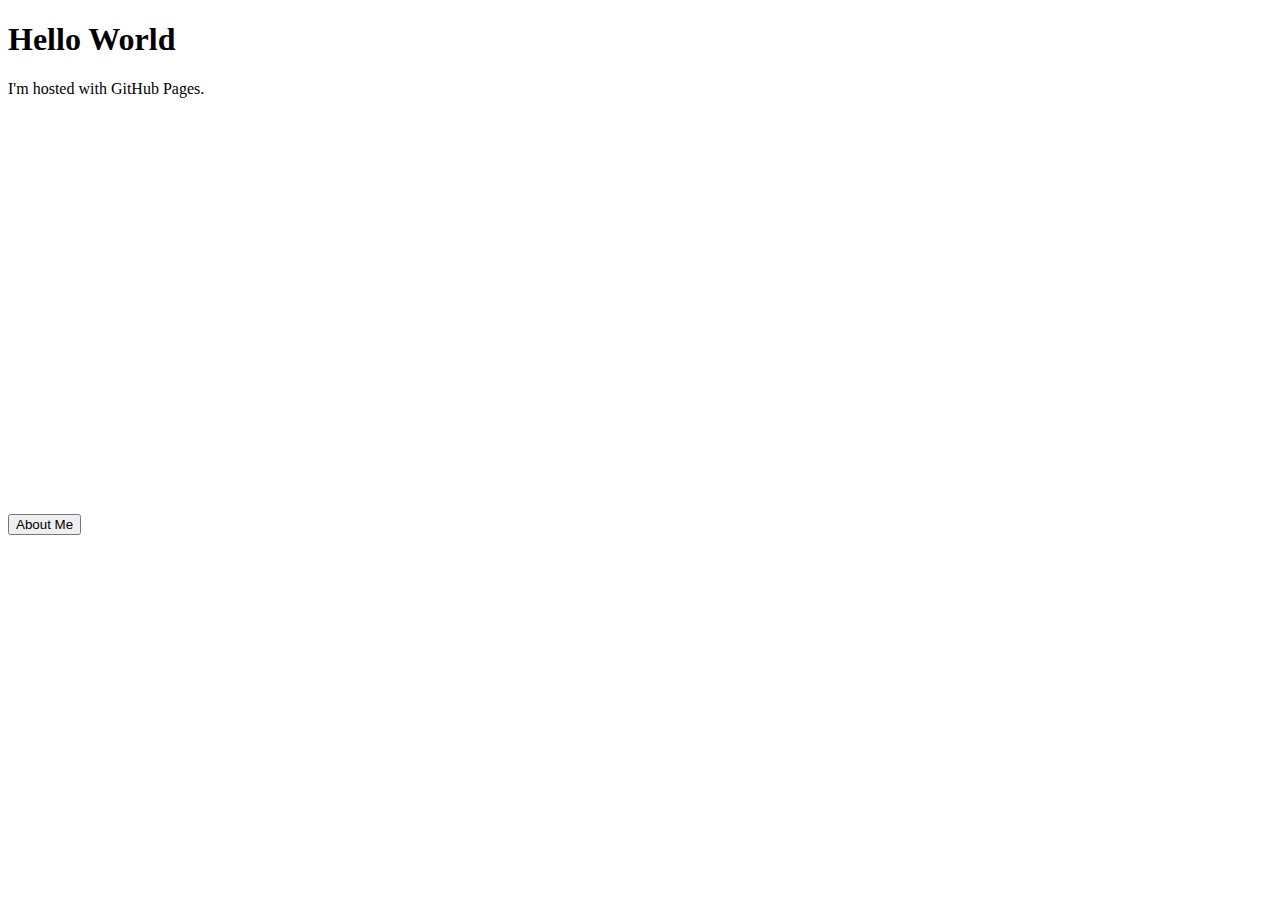
==== index.html @ 1b54e71d "Update index.html" ====
<!DOCTYPE html>
<html>

<head>
    <link rel="stylesheet" href="http://cdn.leafletjs.com/leaflet-0.7.5/leaflet.css" />
    <!--<link type="text/css" rel="stylesheet" href="stylesheet.css" />-->
    <script src="http://cdn.leafletjs.com/leaflet-0.7.5/leaflet.js"></script>
    
    <style type="text/css">
        #map { height: 400px; }
    </style>
</head>

<body>
    <h1>Hello World</h1>
    <p>I'm hosted with GitHub Pages.</p>
    <div id="map"></div>
    <FORM>
        <INPUT id="but" Type="BUTTON" Value="About Me" />
    </FORM>
    <script src="//ajax.googleapis.com/ajax/libs/jquery/1.11.1/jquery.min.js"></script>
    <!--<script src="script.js"></script>-->
    <script>
        function mapClicked() {
		var map = L.map('map').setView([41.38879, 2.15899], 13);
 
		L.tileLayer('http://{s}.tile.osm.org/{z}/{x}/{y}.png', {
		    attribution: '&amp;copy; <a href="http://osm.org/copyright">OpenStreetMap</a> contributors'
	    }).addTo(map);
	
	    L.marker([41.38879, 2.15899]).addTo(map)
	    	.bindPopup('A first travel point.<br> Easily customizable.')
    		.openPopup();
        }

        $(document).ready(function() {
    	mapClicked();
        })
    </script>
</body>

</html>
---- stylesheet.css ----
#map {
	height: 600px; 
}
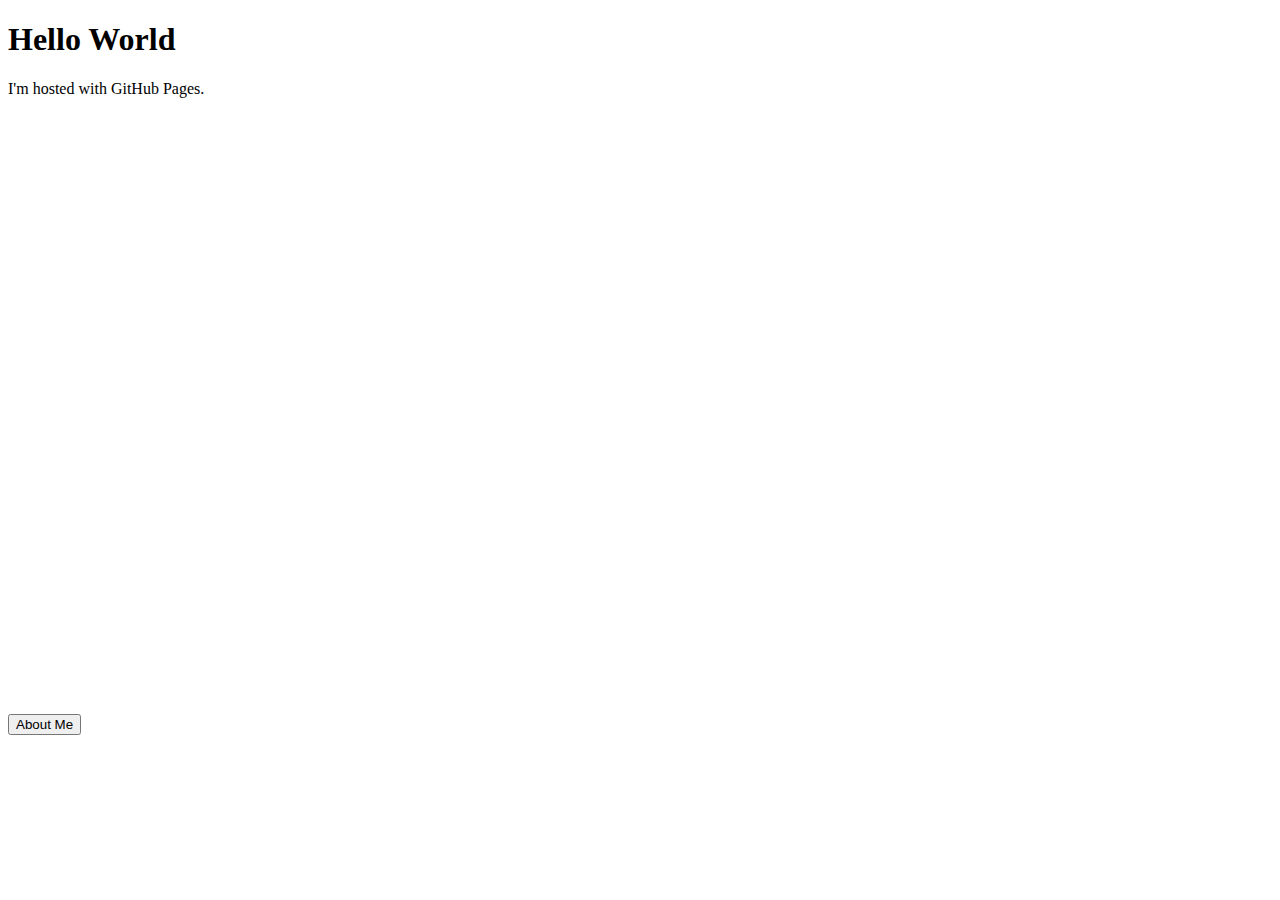
==== commit ff6a0703: "Update index.html" ====
--- a/index.html
+++ b/index.html
@@ -3,11 +3,10 @@
 
 <head>
     <link rel="stylesheet" href="http://cdn.leafletjs.com/leaflet-0.7.5/leaflet.css" />
+     <script src="http://cdn.leafletjs.com/leaflet-0.7.5/leaflet.js"></script>
     <!--<link type="text/css" rel="stylesheet" href="stylesheet.css" />-->
-    <script src="http://cdn.leafletjs.com/leaflet-0.7.5/leaflet.js"></script>
-    
     <style type="text/css">
-        #map { height: 400px; }
+        #map { height: 600px; }
     </style>
 </head>
 
@@ -34,7 +33,7 @@
         }
 
         $(document).ready(function() {
-    	mapClicked();
+    		mapClicked();
         })
     </script>
 </body>
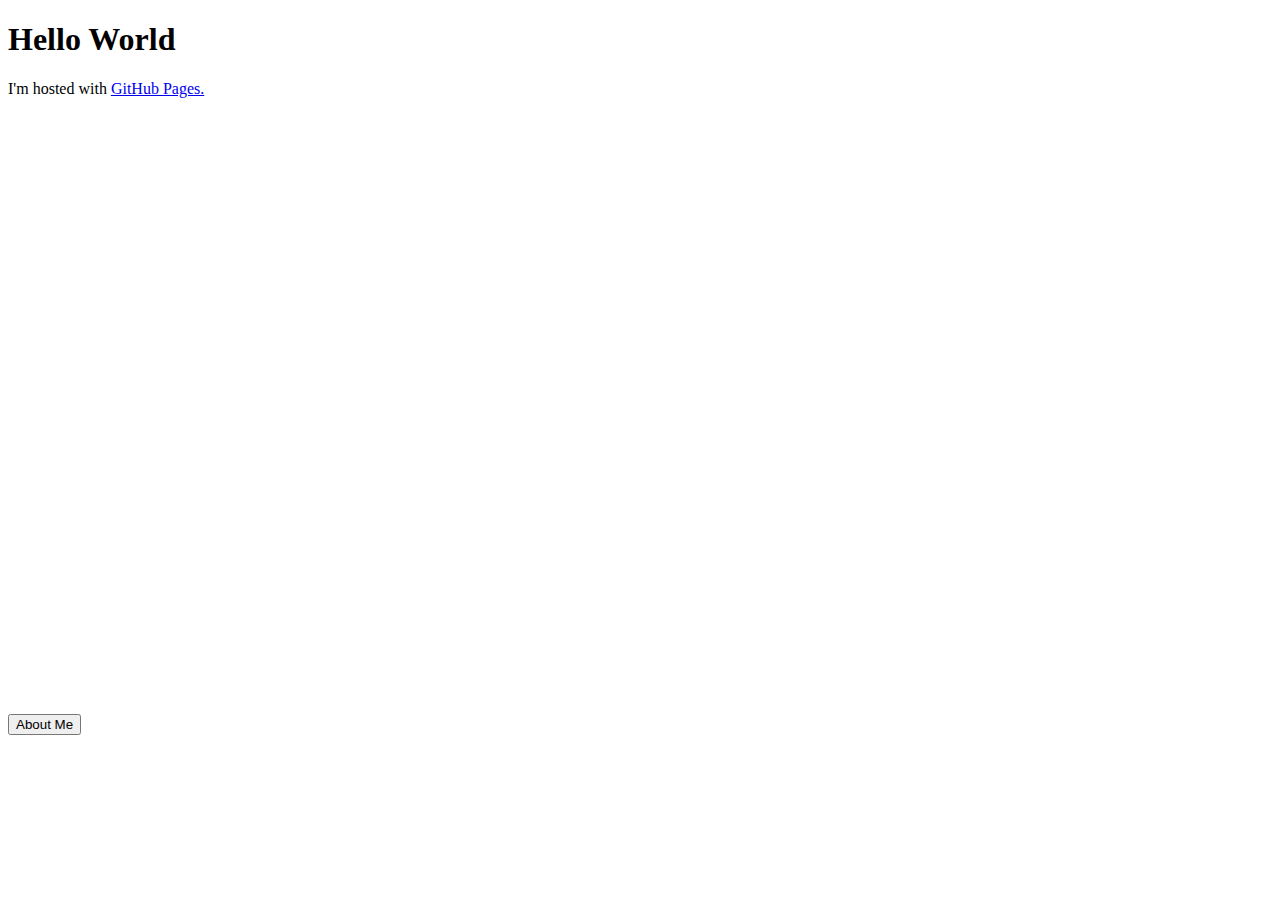
==== commit 33810202: "adding GitHub Pages link" ====
--- a/index.html
+++ b/index.html
@@ -12,10 +12,10 @@
 
 <body>
     <h1>Hello World</h1>
-    <p>I'm hosted with GitHub Pages.</p>
+    <p>I'm hosted with <a href="https://pages.github.com" target="_blank">GitHub Pages.</a></p>
     <div id="map"></div>
     <FORM>
-        <INPUT id="but" Type="BUTTON" Value="About Me" />
+        <INPUT id="but" Type="BUTTON" Value="About Me" Onclick="window.location.href='https://vk.com/dominicrork'"/>
     </FORM>
     <script src="//ajax.googleapis.com/ajax/libs/jquery/1.11.1/jquery.min.js"></script>
     <!--<script src="script.js"></script>-->
@@ -27,8 +27,8 @@
 		    attribution: '&amp;copy; <a href="http://osm.org/copyright">OpenStreetMap</a> contributors'
 	    }).addTo(map);
 	
-	    L.marker([41.38879, 2.15899]).addTo(map)
-	    	.bindPopup('A first travel point.<br> Easily customizable.')
+	    L.marker([41.436345, 2.165180]).addTo(map)
+	    	.bindPopup('Первый ночлег за границей.<br> Ужасно холодная лавочка.')
     		.openPopup();
         }
 
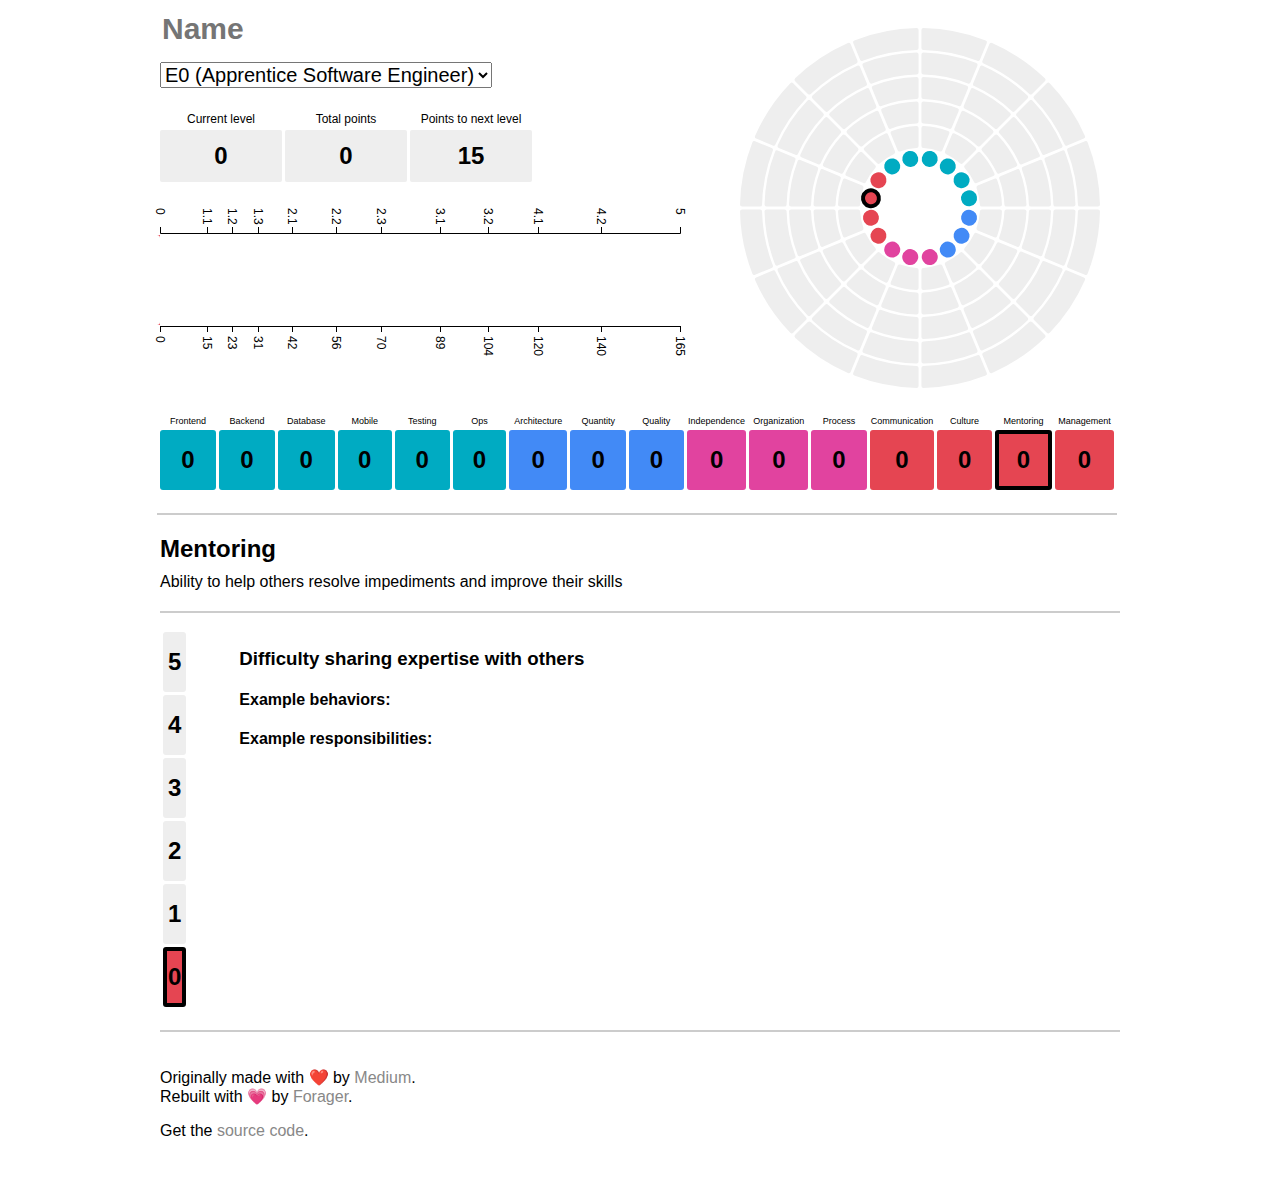
==== commit 42c79985: "update to snowflake" ====
--- a/index.html
+++ b/index.html
@@ -1,41 +1 @@
-<!DOCTYPE html>
-<html>
-
-<head>
-    <link rel="stylesheet" href="http://cdn.leafletjs.com/leaflet-0.7.5/leaflet.css" />
-     <script src="http://cdn.leafletjs.com/leaflet-0.7.5/leaflet.js"></script>
-    <!--<link type="text/css" rel="stylesheet" href="stylesheet.css" />-->
-    <style type="text/css">
-        #map { height: 600px; }
-    </style>
-</head>
-
-<body>
-    <h1>Hello World</h1>
-    <p>I'm hosted with <a href="https://pages.github.com" target="_blank">GitHub Pages.</a></p>
-    <div id="map"></div>
-    <FORM>
-        <INPUT id="but" Type="BUTTON" Value="About Me" Onclick="window.location.href='https://vk.com/dominicrork'"/>
-    </FORM>
-    <script src="//ajax.googleapis.com/ajax/libs/jquery/1.11.1/jquery.min.js"></script>
-    <!--<script src="script.js"></script>-->
-    <script>
-        function mapClicked() {
-		var map = L.map('map').setView([41.38879, 2.15899], 13);
- 
-		L.tileLayer('http://{s}.tile.osm.org/{z}/{x}/{y}.png', {
-		    attribution: '&amp;copy; <a href="http://osm.org/copyright">OpenStreetMap</a> contributors'
-	    }).addTo(map);
-	
-	    L.marker([41.436345, 2.165180]).addTo(map)
-	    	.bindPopup('Первый ночлег за границей.<br> Ужасно холодная лавочка.')
-    		.openPopup();
-        }
-
-        $(document).ready(function() {
-    		mapClicked();
-        })
-    </script>
-</body>
-
-</html>
+<!DOCTYPE html><html><head><meta charSet="utf-8"/><meta name="viewport" content="width=device-width"/><meta name="next-head-count" content="2"/><link rel="preload" href="/_next/static/FN4FiDz0hkGtfBL6bo7lJ/pages/_app.js" as="script"/><link rel="preload" href="/_next/static/FN4FiDz0hkGtfBL6bo7lJ/pages/index.js" as="script"/><link rel="preload" href="/_next/static/runtime/webpack-c212667a5f965e81e004.js" as="script"/><link rel="preload" href="/_next/static/chunks/framework.a98cdd50c9212e8bb790.js" as="script"/><link rel="preload" href="/_next/static/chunks/c67b9352350e8ebe42da7ce539d98be89b0f4a6e.0ddaec115e41be7c9561.js" as="script"/><link rel="preload" href="/_next/static/runtime/main-bc6826441792870e60e7.js" as="script"/><style id="__jsx-2126963245">body{font-family:Helvetica;}main{width:960px;margin:0 auto;}.name-input{border:none;display:block;border-bottom:2px solid #fff;font-size:30px;line-height:40px;font-weight:bold;width:380px;margin-bottom:10px;}.name-input:hover,.name-input:focus{border-bottom:2px solid #ccc;outline:0;}a{color:#888;-webkit-text-decoration:none;text-decoration:none;}</style><style id="__jsx-2295457571">select.jsx-2295457571{font-size:20px;line-height:20px;margin-bottom:20px;min-width:300px;}</style><style id="__jsx-3403694977">table.jsx-3403694977{border-spacing:3px;margin-bottom:20px;margin-left:-3px;}.point-summary-label.jsx-3403694977{font-size:12px;text-align:center;font-weight:normal;width:120px;}.point-summary-value.jsx-3403694977{width:120px;background:#eee;font-size:24px;font-weight:bold;line-height:50px;border-radius:2px;text-align:center;}</style><style id="__jsx-2708482886">figure.jsx-2708482886{margin:0 0 0 -10px;}svg.jsx-2708482886{width:550px;height:160px;}</style><style id="__jsx-3023698355">figure.jsx-3023698355{margin:0;}svg.jsx-3023698355{width:400px;height:400px;}.track-milestone.jsx-3023698355{fill:#eee;cursor:pointer;}.track-milestone-current.jsx-3023698355,.track-milestone.jsx-3023698355:hover{stroke:#000;stroke-width:4px;stroke-linejoin:round;}</style><style id="__jsx-886021826">table.jsx-886021826{width:100%;border-spacing:3px;border-bottom:2px solid #ccc;padding-bottom:20px;margin-bottom:20px;margin-left:-3px;}.track-selector-value.jsx-886021826{line-height:50px;width:50px;text-align:center;background:#eee;font-weight:bold;font-size:24px;border-radius:3px;cursor:pointer;}.track-selector-label.jsx-886021826{text-align:center;font-size:9px;}</style><style id="__jsx-2815140849">div.track.jsx-2815140849{margin:0 0 20px 0;padding-bottom:20px;border-bottom:2px solid #ccc;}h2.jsx-2815140849{margin:0 0 10px 0;}p.track-description.jsx-2815140849{margin-top:0;padding-bottom:20px;border-bottom:2px solid #ccc;}table.jsx-2815140849{border-spacing:3px;}td.jsx-2815140849{line-height:50px;width:50px;text-align:center;background:#eee;font-weight:bold;font-size:24px;border-radius:3px;cursor:pointer;}ul.jsx-2815140849{line-height:1.5em;}</style></head><body><div id="__next"><div><main class="jsx-2126963245"><div style="display:flex" class="jsx-2126963245"><div style="flex:1" class="jsx-2126963245"><form class="jsx-2126963245"><input type="text" value="" placeholder="Name" class="jsx-2126963245 name-input"/><select class="jsx-2295457571"><option class="jsx-2295457571">E0 (Apprentice Software Engineer)</option></select></form><table class="jsx-3403694977"><tbody class="jsx-3403694977"><tr class="jsx-3403694977"><th class="jsx-3403694977 point-summary-label">Current level</th><th class="jsx-3403694977 point-summary-label">Total points</th><th class="jsx-3403694977 point-summary-label">Points to next level</th></tr><tr class="jsx-3403694977"><td class="jsx-3403694977 point-summary-value">0</td><td class="jsx-3403694977 point-summary-value">0</td><td class="jsx-3403694977 point-summary-value">15</td></tr></tbody></table><figure class="jsx-2708482886"><svg class="jsx-2708482886"><g transform="translate(10,30)" class="jsx-2708482886"><rect x="0" y="0" width="0" height="90" style="fill:#00abc2;border-right:1px solid #000" class="jsx-2708482886"></rect><rect x="0" y="0" width="0" height="90" style="fill:#428af6;border-right:1px solid #000" class="jsx-2708482886"></rect><rect x="0" y="0" width="0" height="90" style="fill:#e1439f;border-right:1px solid #000" class="jsx-2708482886"></rect><path d="M0,0h-3a3,3 0 0 1 3,3v84a3,3 0 0 1 -3,3h3z" style="fill:#e54552" class="jsx-2708482886"></path><g transform="translate(0, -2)" class="jsx-2708482886 top-axis"></g><g transform="translate(0,91)" class="jsx-2708482886 bottom-axis"></g></g></svg></figure></div><div style="flex:0" class="jsx-2126963245"><figure class="jsx-3023698355"><svg class="jsx-3023698355"><g transform="translate(200,200) rotate(-33.75)" class="jsx-3023698355"><g transform="rotate(0)" class="jsx-3023698355"><path d="M-14.214442030003276,-78.70722398454421A2,2,0,0,1,-12.559037048998265,-81.07383136330378A82.0408163265306,82.0408163265306,0,0,1,12.559037048998277,-81.07383136330377A2,2,0,0,1,14.214442030003283,-78.70722398454421L10.690713438490782,-60.99224407690046A2,2,0,0,1,8.447557623565471,-59.40234650412844A60,60,0,0,0,-8.447557623565471,-59.402346504128445A2,2,0,0,1,-10.690713438490777,-60.99224407690046Z" class="jsx-3023698355 track-milestone  "></path><path d="M-18.995495028050062,-102.74320053557152A2,2,0,0,1,-17.359837118120186,-105.10664774649193A106.53061224489795,106.53061224489795,0,0,1,17.359837118120193,-105.10664774649193A2,2,0,0,1,18.995495028050073,-102.74320053557152L15.473635817356646,-85.03761863994534A2,2,0,0,1,13.199610703661577,-83.45235701643871A84.48979591836735,84.48979591836735,0,0,0,-13.19961070366157,-83.45235701643871A2,2,0,0,1,-15.473635817356636,-85.03761863994534Z" class="jsx-3023698355 track-milestone  "></path><path d="M-23.775282703586548,-126.77281588077251A2,2,0,0,1,-22.151855734996545,-129.13420400019717A131.0204081632653,131.0204081632653,0,0,1,22.151855734996534,-129.13420400019717A2,2,0,0,1,23.77528270358654,-126.7728158807725L20.254260929289448,-109.07144406221373A2,2,0,0,1,17.96303173367031,-107.48898049491606A108.9795918367347,108.9795918367347,0,0,0,-17.96303173367031,-107.48898049491606A2,2,0,0,1,-20.254260929289448,-109.07144406221373Z" class="jsx-3023698355 track-milestone  "></path><path d="M-28.554411052843545,-150.7991165689305A2,2,0,0,1,-26.939303981563757,-153.1590593941473A155.51020408163265,155.51020408163265,0,0,1,26.939303981563764,-153.1590593941473A2,2,0,0,1,28.554411052843573,-150.79911656893046L25.033835838142927,-133.0999897570666A2,2,0,0,1,22.73163828167829,-131.51939054281206A133.46938775510205,133.46938775510205,0,0,0,-22.731638281678272,-131.51939054281206A2,2,0,0,1,-25.033835838142906,-133.0999897570666Z" class="jsx-3023698355 track-milestone  "></path><path d="M-33.33315234356421,-174.823471382423A2,2,0,0,1,-31.724071465710082,-177.18234474585364A180,180,0,0,1,31.724071465710132,-177.1823447458536A2,2,0,0,1,33.33315234356425,-174.82347138242295L29.812843203785036,-157.12568221951932A2,2,0,0,1,27.503042900823445,-155.54641216686517A157.9591836734694,157.9591836734694,0,0,0,-27.503042900823427,-155.5464121668652A2,2,0,0,1,-29.812843203785004,-157.12568221951935Z" class="jsx-3023698355 track-milestone  "></path><circle r="8" cx="0" cy="-50" style="fill:#00abc2" class="jsx-3023698355 track-milestone "></circle></g><g transform="rotate(22.5)" class="jsx-3023698355"><path d="M-14.214442030003276,-78.70722398454421A2,2,0,0,1,-12.559037048998265,-81.07383136330378A82.0408163265306,82.0408163265306,0,0,1,12.559037048998277,-81.07383136330377A2,2,0,0,1,14.214442030003283,-78.70722398454421L10.690713438490782,-60.99224407690046A2,2,0,0,1,8.447557623565471,-59.40234650412844A60,60,0,0,0,-8.447557623565471,-59.402346504128445A2,2,0,0,1,-10.690713438490777,-60.99224407690046Z" class="jsx-3023698355 track-milestone  "></path><path d="M-18.995495028050062,-102.74320053557152A2,2,0,0,1,-17.359837118120186,-105.10664774649193A106.53061224489795,106.53061224489795,0,0,1,17.359837118120193,-105.10664774649193A2,2,0,0,1,18.995495028050073,-102.74320053557152L15.473635817356646,-85.03761863994534A2,2,0,0,1,13.199610703661577,-83.45235701643871A84.48979591836735,84.48979591836735,0,0,0,-13.19961070366157,-83.45235701643871A2,2,0,0,1,-15.473635817356636,-85.03761863994534Z" class="jsx-3023698355 track-milestone  "></path><path d="M-23.775282703586548,-126.77281588077251A2,2,0,0,1,-22.151855734996545,-129.13420400019717A131.0204081632653,131.0204081632653,0,0,1,22.151855734996534,-129.13420400019717A2,2,0,0,1,23.77528270358654,-126.7728158807725L20.254260929289448,-109.07144406221373A2,2,0,0,1,17.96303173367031,-107.48898049491606A108.9795918367347,108.9795918367347,0,0,0,-17.96303173367031,-107.48898049491606A2,2,0,0,1,-20.254260929289448,-109.07144406221373Z" class="jsx-3023698355 track-milestone  "></path><path d="M-28.554411052843545,-150.7991165689305A2,2,0,0,1,-26.939303981563757,-153.1590593941473A155.51020408163265,155.51020408163265,0,0,1,26.939303981563764,-153.1590593941473A2,2,0,0,1,28.554411052843573,-150.79911656893046L25.033835838142927,-133.0999897570666A2,2,0,0,1,22.73163828167829,-131.51939054281206A133.46938775510205,133.46938775510205,0,0,0,-22.731638281678272,-131.51939054281206A2,2,0,0,1,-25.033835838142906,-133.0999897570666Z" class="jsx-3023698355 track-milestone  "></path><path d="M-33.33315234356421,-174.823471382423A2,2,0,0,1,-31.724071465710082,-177.18234474585364A180,180,0,0,1,31.724071465710132,-177.1823447458536A2,2,0,0,1,33.33315234356425,-174.82347138242295L29.812843203785036,-157.12568221951932A2,2,0,0,1,27.503042900823445,-155.54641216686517A157.9591836734694,157.9591836734694,0,0,0,-27.503042900823427,-155.5464121668652A2,2,0,0,1,-29.812843203785004,-157.12568221951935Z" class="jsx-3023698355 track-milestone  "></path><circle r="8" cx="0" cy="-50" style="fill:#00abc2" class="jsx-3023698355 track-milestone "></circle></g><g transform="rotate(45)" class="jsx-3023698355"><path d="M-14.214442030003276,-78.70722398454421A2,2,0,0,1,-12.559037048998265,-81.07383136330378A82.0408163265306,82.0408163265306,0,0,1,12.559037048998277,-81.07383136330377A2,2,0,0,1,14.214442030003283,-78.70722398454421L10.690713438490782,-60.99224407690046A2,2,0,0,1,8.447557623565471,-59.40234650412844A60,60,0,0,0,-8.447557623565471,-59.402346504128445A2,2,0,0,1,-10.690713438490777,-60.99224407690046Z" class="jsx-3023698355 track-milestone  "></path><path d="M-18.995495028050062,-102.74320053557152A2,2,0,0,1,-17.359837118120186,-105.10664774649193A106.53061224489795,106.53061224489795,0,0,1,17.359837118120193,-105.10664774649193A2,2,0,0,1,18.995495028050073,-102.74320053557152L15.473635817356646,-85.03761863994534A2,2,0,0,1,13.199610703661577,-83.45235701643871A84.48979591836735,84.48979591836735,0,0,0,-13.19961070366157,-83.45235701643871A2,2,0,0,1,-15.473635817356636,-85.03761863994534Z" class="jsx-3023698355 track-milestone  "></path><path d="M-23.775282703586548,-126.77281588077251A2,2,0,0,1,-22.151855734996545,-129.13420400019717A131.0204081632653,131.0204081632653,0,0,1,22.151855734996534,-129.13420400019717A2,2,0,0,1,23.77528270358654,-126.7728158807725L20.254260929289448,-109.07144406221373A2,2,0,0,1,17.96303173367031,-107.48898049491606A108.9795918367347,108.9795918367347,0,0,0,-17.96303173367031,-107.48898049491606A2,2,0,0,1,-20.254260929289448,-109.07144406221373Z" class="jsx-3023698355 track-milestone  "></path><path d="M-28.554411052843545,-150.7991165689305A2,2,0,0,1,-26.939303981563757,-153.1590593941473A155.51020408163265,155.51020408163265,0,0,1,26.939303981563764,-153.1590593941473A2,2,0,0,1,28.554411052843573,-150.79911656893046L25.033835838142927,-133.0999897570666A2,2,0,0,1,22.73163828167829,-131.51939054281206A133.46938775510205,133.46938775510205,0,0,0,-22.731638281678272,-131.51939054281206A2,2,0,0,1,-25.033835838142906,-133.0999897570666Z" class="jsx-3023698355 track-milestone  "></path><path d="M-33.33315234356421,-174.823471382423A2,2,0,0,1,-31.724071465710082,-177.18234474585364A180,180,0,0,1,31.724071465710132,-177.1823447458536A2,2,0,0,1,33.33315234356425,-174.82347138242295L29.812843203785036,-157.12568221951932A2,2,0,0,1,27.503042900823445,-155.54641216686517A157.9591836734694,157.9591836734694,0,0,0,-27.503042900823427,-155.5464121668652A2,2,0,0,1,-29.812843203785004,-157.12568221951935Z" class="jsx-3023698355 track-milestone  "></path><circle r="8" cx="0" cy="-50" style="fill:#00abc2" class="jsx-3023698355 track-milestone "></circle></g><g transform="rotate(67.5)" class="jsx-3023698355"><path d="M-14.214442030003276,-78.70722398454421A2,2,0,0,1,-12.559037048998265,-81.07383136330378A82.0408163265306,82.0408163265306,0,0,1,12.559037048998277,-81.07383136330377A2,2,0,0,1,14.214442030003283,-78.70722398454421L10.690713438490782,-60.99224407690046A2,2,0,0,1,8.447557623565471,-59.40234650412844A60,60,0,0,0,-8.447557623565471,-59.402346504128445A2,2,0,0,1,-10.690713438490777,-60.99224407690046Z" class="jsx-3023698355 track-milestone  "></path><path d="M-18.995495028050062,-102.74320053557152A2,2,0,0,1,-17.359837118120186,-105.10664774649193A106.53061224489795,106.53061224489795,0,0,1,17.359837118120193,-105.10664774649193A2,2,0,0,1,18.995495028050073,-102.74320053557152L15.473635817356646,-85.03761863994534A2,2,0,0,1,13.199610703661577,-83.45235701643871A84.48979591836735,84.48979591836735,0,0,0,-13.19961070366157,-83.45235701643871A2,2,0,0,1,-15.473635817356636,-85.03761863994534Z" class="jsx-3023698355 track-milestone  "></path><path d="M-23.775282703586548,-126.77281588077251A2,2,0,0,1,-22.151855734996545,-129.13420400019717A131.0204081632653,131.0204081632653,0,0,1,22.151855734996534,-129.13420400019717A2,2,0,0,1,23.77528270358654,-126.7728158807725L20.254260929289448,-109.07144406221373A2,2,0,0,1,17.96303173367031,-107.48898049491606A108.9795918367347,108.9795918367347,0,0,0,-17.96303173367031,-107.48898049491606A2,2,0,0,1,-20.254260929289448,-109.07144406221373Z" class="jsx-3023698355 track-milestone  "></path><path d="M-28.554411052843545,-150.7991165689305A2,2,0,0,1,-26.939303981563757,-153.1590593941473A155.51020408163265,155.51020408163265,0,0,1,26.939303981563764,-153.1590593941473A2,2,0,0,1,28.554411052843573,-150.79911656893046L25.033835838142927,-133.0999897570666A2,2,0,0,1,22.73163828167829,-131.51939054281206A133.46938775510205,133.46938775510205,0,0,0,-22.731638281678272,-131.51939054281206A2,2,0,0,1,-25.033835838142906,-133.0999897570666Z" class="jsx-3023698355 track-milestone  "></path><path d="M-33.33315234356421,-174.823471382423A2,2,0,0,1,-31.724071465710082,-177.18234474585364A180,180,0,0,1,31.724071465710132,-177.1823447458536A2,2,0,0,1,33.33315234356425,-174.82347138242295L29.812843203785036,-157.12568221951932A2,2,0,0,1,27.503042900823445,-155.54641216686517A157.9591836734694,157.9591836734694,0,0,0,-27.503042900823427,-155.5464121668652A2,2,0,0,1,-29.812843203785004,-157.12568221951935Z" class="jsx-3023698355 track-milestone  "></path><circle r="8" cx="0" cy="-50" style="fill:#00abc2" class="jsx-3023698355 track-milestone "></circle></g><g transform="rotate(90)" class="jsx-3023698355"><path d="M-14.214442030003276,-78.70722398454421A2,2,0,0,1,-12.559037048998265,-81.07383136330378A82.0408163265306,82.0408163265306,0,0,1,12.559037048998277,-81.07383136330377A2,2,0,0,1,14.214442030003283,-78.70722398454421L10.690713438490782,-60.99224407690046A2,2,0,0,1,8.447557623565471,-59.40234650412844A60,60,0,0,0,-8.447557623565471,-59.402346504128445A2,2,0,0,1,-10.690713438490777,-60.99224407690046Z" class="jsx-3023698355 track-milestone  "></path><path d="M-18.995495028050062,-102.74320053557152A2,2,0,0,1,-17.359837118120186,-105.10664774649193A106.53061224489795,106.53061224489795,0,0,1,17.359837118120193,-105.10664774649193A2,2,0,0,1,18.995495028050073,-102.74320053557152L15.473635817356646,-85.03761863994534A2,2,0,0,1,13.199610703661577,-83.45235701643871A84.48979591836735,84.48979591836735,0,0,0,-13.19961070366157,-83.45235701643871A2,2,0,0,1,-15.473635817356636,-85.03761863994534Z" class="jsx-3023698355 track-milestone  "></path><path d="M-23.775282703586548,-126.77281588077251A2,2,0,0,1,-22.151855734996545,-129.13420400019717A131.0204081632653,131.0204081632653,0,0,1,22.151855734996534,-129.13420400019717A2,2,0,0,1,23.77528270358654,-126.7728158807725L20.254260929289448,-109.07144406221373A2,2,0,0,1,17.96303173367031,-107.48898049491606A108.9795918367347,108.9795918367347,0,0,0,-17.96303173367031,-107.48898049491606A2,2,0,0,1,-20.254260929289448,-109.07144406221373Z" class="jsx-3023698355 track-milestone  "></path><path d="M-28.554411052843545,-150.7991165689305A2,2,0,0,1,-26.939303981563757,-153.1590593941473A155.51020408163265,155.51020408163265,0,0,1,26.939303981563764,-153.1590593941473A2,2,0,0,1,28.554411052843573,-150.79911656893046L25.033835838142927,-133.0999897570666A2,2,0,0,1,22.73163828167829,-131.51939054281206A133.46938775510205,133.46938775510205,0,0,0,-22.731638281678272,-131.51939054281206A2,2,0,0,1,-25.033835838142906,-133.0999897570666Z" class="jsx-3023698355 track-milestone  "></path><path d="M-33.33315234356421,-174.823471382423A2,2,0,0,1,-31.724071465710082,-177.18234474585364A180,180,0,0,1,31.724071465710132,-177.1823447458536A2,2,0,0,1,33.33315234356425,-174.82347138242295L29.812843203785036,-157.12568221951932A2,2,0,0,1,27.503042900823445,-155.54641216686517A157.9591836734694,157.9591836734694,0,0,0,-27.503042900823427,-155.5464121668652A2,2,0,0,1,-29.812843203785004,-157.12568221951935Z" class="jsx-3023698355 track-milestone  "></path><circle r="8" cx="0" cy="-50" style="fill:#00abc2" class="jsx-3023698355 track-milestone "></circle></g><g transform="rotate(112.5)" class="jsx-3023698355"><path d="M-14.214442030003276,-78.70722398454421A2,2,0,0,1,-12.559037048998265,-81.07383136330378A82.0408163265306,82.0408163265306,0,0,1,12.559037048998277,-81.07383136330377A2,2,0,0,1,14.214442030003283,-78.70722398454421L10.690713438490782,-60.99224407690046A2,2,0,0,1,8.447557623565471,-59.40234650412844A60,60,0,0,0,-8.447557623565471,-59.402346504128445A2,2,0,0,1,-10.690713438490777,-60.99224407690046Z" class="jsx-3023698355 track-milestone  "></path><path d="M-18.995495028050062,-102.74320053557152A2,2,0,0,1,-17.359837118120186,-105.10664774649193A106.53061224489795,106.53061224489795,0,0,1,17.359837118120193,-105.10664774649193A2,2,0,0,1,18.995495028050073,-102.74320053557152L15.473635817356646,-85.03761863994534A2,2,0,0,1,13.199610703661577,-83.45235701643871A84.48979591836735,84.48979591836735,0,0,0,-13.19961070366157,-83.45235701643871A2,2,0,0,1,-15.473635817356636,-85.03761863994534Z" class="jsx-3023698355 track-milestone  "></path><path d="M-23.775282703586548,-126.77281588077251A2,2,0,0,1,-22.151855734996545,-129.13420400019717A131.0204081632653,131.0204081632653,0,0,1,22.151855734996534,-129.13420400019717A2,2,0,0,1,23.77528270358654,-126.7728158807725L20.254260929289448,-109.07144406221373A2,2,0,0,1,17.96303173367031,-107.48898049491606A108.9795918367347,108.9795918367347,0,0,0,-17.96303173367031,-107.48898049491606A2,2,0,0,1,-20.254260929289448,-109.07144406221373Z" class="jsx-3023698355 track-milestone  "></path><path d="M-28.554411052843545,-150.7991165689305A2,2,0,0,1,-26.939303981563757,-153.1590593941473A155.51020408163265,155.51020408163265,0,0,1,26.939303981563764,-153.1590593941473A2,2,0,0,1,28.554411052843573,-150.79911656893046L25.033835838142927,-133.0999897570666A2,2,0,0,1,22.73163828167829,-131.51939054281206A133.46938775510205,133.46938775510205,0,0,0,-22.731638281678272,-131.51939054281206A2,2,0,0,1,-25.033835838142906,-133.0999897570666Z" class="jsx-3023698355 track-milestone  "></path><path d="M-33.33315234356421,-174.823471382423A2,2,0,0,1,-31.724071465710082,-177.18234474585364A180,180,0,0,1,31.724071465710132,-177.1823447458536A2,2,0,0,1,33.33315234356425,-174.82347138242295L29.812843203785036,-157.12568221951932A2,2,0,0,1,27.503042900823445,-155.54641216686517A157.9591836734694,157.9591836734694,0,0,0,-27.503042900823427,-155.5464121668652A2,2,0,0,1,-29.812843203785004,-157.12568221951935Z" class="jsx-3023698355 track-milestone  "></path><circle r="8" cx="0" cy="-50" style="fill:#00abc2" class="jsx-3023698355 track-milestone "></circle></g><g transform="rotate(135)" class="jsx-3023698355"><path d="M-14.214442030003276,-78.70722398454421A2,2,0,0,1,-12.559037048998265,-81.07383136330378A82.0408163265306,82.0408163265306,0,0,1,12.559037048998277,-81.07383136330377A2,2,0,0,1,14.214442030003283,-78.70722398454421L10.690713438490782,-60.99224407690046A2,2,0,0,1,8.447557623565471,-59.40234650412844A60,60,0,0,0,-8.447557623565471,-59.402346504128445A2,2,0,0,1,-10.690713438490777,-60.99224407690046Z" class="jsx-3023698355 track-milestone  "></path><path d="M-18.995495028050062,-102.74320053557152A2,2,0,0,1,-17.359837118120186,-105.10664774649193A106.53061224489795,106.53061224489795,0,0,1,17.359837118120193,-105.10664774649193A2,2,0,0,1,18.995495028050073,-102.74320053557152L15.473635817356646,-85.03761863994534A2,2,0,0,1,13.199610703661577,-83.45235701643871A84.48979591836735,84.48979591836735,0,0,0,-13.19961070366157,-83.45235701643871A2,2,0,0,1,-15.473635817356636,-85.03761863994534Z" class="jsx-3023698355 track-milestone  "></path><path d="M-23.775282703586548,-126.77281588077251A2,2,0,0,1,-22.151855734996545,-129.13420400019717A131.0204081632653,131.0204081632653,0,0,1,22.151855734996534,-129.13420400019717A2,2,0,0,1,23.77528270358654,-126.7728158807725L20.254260929289448,-109.07144406221373A2,2,0,0,1,17.96303173367031,-107.48898049491606A108.9795918367347,108.9795918367347,0,0,0,-17.96303173367031,-107.48898049491606A2,2,0,0,1,-20.254260929289448,-109.07144406221373Z" class="jsx-3023698355 track-milestone  "></path><path d="M-28.554411052843545,-150.7991165689305A2,2,0,0,1,-26.939303981563757,-153.1590593941473A155.51020408163265,155.51020408163265,0,0,1,26.939303981563764,-153.1590593941473A2,2,0,0,1,28.554411052843573,-150.79911656893046L25.033835838142927,-133.0999897570666A2,2,0,0,1,22.73163828167829,-131.51939054281206A133.46938775510205,133.46938775510205,0,0,0,-22.731638281678272,-131.51939054281206A2,2,0,0,1,-25.033835838142906,-133.0999897570666Z" class="jsx-3023698355 track-milestone  "></path><path d="M-33.33315234356421,-174.823471382423A2,2,0,0,1,-31.724071465710082,-177.18234474585364A180,180,0,0,1,31.724071465710132,-177.1823447458536A2,2,0,0,1,33.33315234356425,-174.82347138242295L29.812843203785036,-157.12568221951932A2,2,0,0,1,27.503042900823445,-155.54641216686517A157.9591836734694,157.9591836734694,0,0,0,-27.503042900823427,-155.5464121668652A2,2,0,0,1,-29.812843203785004,-157.12568221951935Z" class="jsx-3023698355 track-milestone  "></path><circle r="8" cx="0" cy="-50" style="fill:#428af6" class="jsx-3023698355 track-milestone "></circle></g><g transform="rotate(157.5)" class="jsx-3023698355"><path d="M-14.214442030003276,-78.70722398454421A2,2,0,0,1,-12.559037048998265,-81.07383136330378A82.0408163265306,82.0408163265306,0,0,1,12.559037048998277,-81.07383136330377A2,2,0,0,1,14.214442030003283,-78.70722398454421L10.690713438490782,-60.99224407690046A2,2,0,0,1,8.447557623565471,-59.40234650412844A60,60,0,0,0,-8.447557623565471,-59.402346504128445A2,2,0,0,1,-10.690713438490777,-60.99224407690046Z" class="jsx-3023698355 track-milestone  "></path><path d="M-18.995495028050062,-102.74320053557152A2,2,0,0,1,-17.359837118120186,-105.10664774649193A106.53061224489795,106.53061224489795,0,0,1,17.359837118120193,-105.10664774649193A2,2,0,0,1,18.995495028050073,-102.74320053557152L15.473635817356646,-85.03761863994534A2,2,0,0,1,13.199610703661577,-83.45235701643871A84.48979591836735,84.48979591836735,0,0,0,-13.19961070366157,-83.45235701643871A2,2,0,0,1,-15.473635817356636,-85.03761863994534Z" class="jsx-3023698355 track-milestone  "></path><path d="M-23.775282703586548,-126.77281588077251A2,2,0,0,1,-22.151855734996545,-129.13420400019717A131.0204081632653,131.0204081632653,0,0,1,22.151855734996534,-129.13420400019717A2,2,0,0,1,23.77528270358654,-126.7728158807725L20.254260929289448,-109.07144406221373A2,2,0,0,1,17.96303173367031,-107.48898049491606A108.9795918367347,108.9795918367347,0,0,0,-17.96303173367031,-107.48898049491606A2,2,0,0,1,-20.254260929289448,-109.07144406221373Z" class="jsx-3023698355 track-milestone  "></path><path d="M-28.554411052843545,-150.7991165689305A2,2,0,0,1,-26.939303981563757,-153.1590593941473A155.51020408163265,155.51020408163265,0,0,1,26.939303981563764,-153.1590593941473A2,2,0,0,1,28.554411052843573,-150.79911656893046L25.033835838142927,-133.0999897570666A2,2,0,0,1,22.73163828167829,-131.51939054281206A133.46938775510205,133.46938775510205,0,0,0,-22.731638281678272,-131.51939054281206A2,2,0,0,1,-25.033835838142906,-133.0999897570666Z" class="jsx-3023698355 track-milestone  "></path><path d="M-33.33315234356421,-174.823471382423A2,2,0,0,1,-31.724071465710082,-177.18234474585364A180,180,0,0,1,31.724071465710132,-177.1823447458536A2,2,0,0,1,33.33315234356425,-174.82347138242295L29.812843203785036,-157.12568221951932A2,2,0,0,1,27.503042900823445,-155.54641216686517A157.9591836734694,157.9591836734694,0,0,0,-27.503042900823427,-155.5464121668652A2,2,0,0,1,-29.812843203785004,-157.12568221951935Z" class="jsx-3023698355 track-milestone  "></path><circle r="8" cx="0" cy="-50" style="fill:#428af6" class="jsx-3023698355 track-milestone "></circle></g><g transform="rotate(180)" class="jsx-3023698355"><path d="M-14.214442030003276,-78.70722398454421A2,2,0,0,1,-12.559037048998265,-81.07383136330378A82.0408163265306,82.0408163265306,0,0,1,12.559037048998277,-81.07383136330377A2,2,0,0,1,14.214442030003283,-78.70722398454421L10.690713438490782,-60.99224407690046A2,2,0,0,1,8.447557623565471,-59.40234650412844A60,60,0,0,0,-8.447557623565471,-59.402346504128445A2,2,0,0,1,-10.690713438490777,-60.99224407690046Z" class="jsx-3023698355 track-milestone  "></path><path d="M-18.995495028050062,-102.74320053557152A2,2,0,0,1,-17.359837118120186,-105.10664774649193A106.53061224489795,106.53061224489795,0,0,1,17.359837118120193,-105.10664774649193A2,2,0,0,1,18.995495028050073,-102.74320053557152L15.473635817356646,-85.03761863994534A2,2,0,0,1,13.199610703661577,-83.45235701643871A84.48979591836735,84.48979591836735,0,0,0,-13.19961070366157,-83.45235701643871A2,2,0,0,1,-15.473635817356636,-85.03761863994534Z" class="jsx-3023698355 track-milestone  "></path><path d="M-23.775282703586548,-126.77281588077251A2,2,0,0,1,-22.151855734996545,-129.13420400019717A131.0204081632653,131.0204081632653,0,0,1,22.151855734996534,-129.13420400019717A2,2,0,0,1,23.77528270358654,-126.7728158807725L20.254260929289448,-109.07144406221373A2,2,0,0,1,17.96303173367031,-107.48898049491606A108.9795918367347,108.9795918367347,0,0,0,-17.96303173367031,-107.48898049491606A2,2,0,0,1,-20.254260929289448,-109.07144406221373Z" class="jsx-3023698355 track-milestone  "></path><path d="M-28.554411052843545,-150.7991165689305A2,2,0,0,1,-26.939303981563757,-153.1590593941473A155.51020408163265,155.51020408163265,0,0,1,26.939303981563764,-153.1590593941473A2,2,0,0,1,28.554411052843573,-150.79911656893046L25.033835838142927,-133.0999897570666A2,2,0,0,1,22.73163828167829,-131.51939054281206A133.46938775510205,133.46938775510205,0,0,0,-22.731638281678272,-131.51939054281206A2,2,0,0,1,-25.033835838142906,-133.0999897570666Z" class="jsx-3023698355 track-milestone  "></path><path d="M-33.33315234356421,-174.823471382423A2,2,0,0,1,-31.724071465710082,-177.18234474585364A180,180,0,0,1,31.724071465710132,-177.1823447458536A2,2,0,0,1,33.33315234356425,-174.82347138242295L29.812843203785036,-157.12568221951932A2,2,0,0,1,27.503042900823445,-155.54641216686517A157.9591836734694,157.9591836734694,0,0,0,-27.503042900823427,-155.5464121668652A2,2,0,0,1,-29.812843203785004,-157.12568221951935Z" class="jsx-3023698355 track-milestone  "></path><circle r="8" cx="0" cy="-50" style="fill:#428af6" class="jsx-3023698355 track-milestone "></circle></g><g transform="rotate(202.5)" class="jsx-3023698355"><path d="M-14.214442030003276,-78.70722398454421A2,2,0,0,1,-12.559037048998265,-81.07383136330378A82.0408163265306,82.0408163265306,0,0,1,12.559037048998277,-81.07383136330377A2,2,0,0,1,14.214442030003283,-78.70722398454421L10.690713438490782,-60.99224407690046A2,2,0,0,1,8.447557623565471,-59.40234650412844A60,60,0,0,0,-8.447557623565471,-59.402346504128445A2,2,0,0,1,-10.690713438490777,-60.99224407690046Z" class="jsx-3023698355 track-milestone  "></path><path d="M-18.995495028050062,-102.74320053557152A2,2,0,0,1,-17.359837118120186,-105.10664774649193A106.53061224489795,106.53061224489795,0,0,1,17.359837118120193,-105.10664774649193A2,2,0,0,1,18.995495028050073,-102.74320053557152L15.473635817356646,-85.03761863994534A2,2,0,0,1,13.199610703661577,-83.45235701643871A84.48979591836735,84.48979591836735,0,0,0,-13.19961070366157,-83.45235701643871A2,2,0,0,1,-15.473635817356636,-85.03761863994534Z" class="jsx-3023698355 track-milestone  "></path><path d="M-23.775282703586548,-126.77281588077251A2,2,0,0,1,-22.151855734996545,-129.13420400019717A131.0204081632653,131.0204081632653,0,0,1,22.151855734996534,-129.13420400019717A2,2,0,0,1,23.77528270358654,-126.7728158807725L20.254260929289448,-109.07144406221373A2,2,0,0,1,17.96303173367031,-107.48898049491606A108.9795918367347,108.9795918367347,0,0,0,-17.96303173367031,-107.48898049491606A2,2,0,0,1,-20.254260929289448,-109.07144406221373Z" class="jsx-3023698355 track-milestone  "></path><path d="M-28.554411052843545,-150.7991165689305A2,2,0,0,1,-26.939303981563757,-153.1590593941473A155.51020408163265,155.51020408163265,0,0,1,26.939303981563764,-153.1590593941473A2,2,0,0,1,28.554411052843573,-150.79911656893046L25.033835838142927,-133.0999897570666A2,2,0,0,1,22.73163828167829,-131.51939054281206A133.46938775510205,133.46938775510205,0,0,0,-22.731638281678272,-131.51939054281206A2,2,0,0,1,-25.033835838142906,-133.0999897570666Z" class="jsx-3023698355 track-milestone  "></path><path d="M-33.33315234356421,-174.823471382423A2,2,0,0,1,-31.724071465710082,-177.18234474585364A180,180,0,0,1,31.724071465710132,-177.1823447458536A2,2,0,0,1,33.33315234356425,-174.82347138242295L29.812843203785036,-157.12568221951932A2,2,0,0,1,27.503042900823445,-155.54641216686517A157.9591836734694,157.9591836734694,0,0,0,-27.503042900823427,-155.5464121668652A2,2,0,0,1,-29.812843203785004,-157.12568221951935Z" class="jsx-3023698355 track-milestone  "></path><circle r="8" cx="0" cy="-50" style="fill:#e1439f" class="jsx-3023698355 track-milestone "></circle></g><g transform="rotate(225)" class="jsx-3023698355"><path d="M-14.214442030003276,-78.70722398454421A2,2,0,0,1,-12.559037048998265,-81.07383136330378A82.0408163265306,82.0408163265306,0,0,1,12.559037048998277,-81.07383136330377A2,2,0,0,1,14.214442030003283,-78.70722398454421L10.690713438490782,-60.99224407690046A2,2,0,0,1,8.447557623565471,-59.40234650412844A60,60,0,0,0,-8.447557623565471,-59.402346504128445A2,2,0,0,1,-10.690713438490777,-60.99224407690046Z" class="jsx-3023698355 track-milestone  "></path><path d="M-18.995495028050062,-102.74320053557152A2,2,0,0,1,-17.359837118120186,-105.10664774649193A106.53061224489795,106.53061224489795,0,0,1,17.359837118120193,-105.10664774649193A2,2,0,0,1,18.995495028050073,-102.74320053557152L15.473635817356646,-85.03761863994534A2,2,0,0,1,13.199610703661577,-83.45235701643871A84.48979591836735,84.48979591836735,0,0,0,-13.19961070366157,-83.45235701643871A2,2,0,0,1,-15.473635817356636,-85.03761863994534Z" class="jsx-3023698355 track-milestone  "></path><path d="M-23.775282703586548,-126.77281588077251A2,2,0,0,1,-22.151855734996545,-129.13420400019717A131.0204081632653,131.0204081632653,0,0,1,22.151855734996534,-129.13420400019717A2,2,0,0,1,23.77528270358654,-126.7728158807725L20.254260929289448,-109.07144406221373A2,2,0,0,1,17.96303173367031,-107.48898049491606A108.9795918367347,108.9795918367347,0,0,0,-17.96303173367031,-107.48898049491606A2,2,0,0,1,-20.254260929289448,-109.07144406221373Z" class="jsx-3023698355 track-milestone  "></path><path d="M-28.554411052843545,-150.7991165689305A2,2,0,0,1,-26.939303981563757,-153.1590593941473A155.51020408163265,155.51020408163265,0,0,1,26.939303981563764,-153.1590593941473A2,2,0,0,1,28.554411052843573,-150.79911656893046L25.033835838142927,-133.0999897570666A2,2,0,0,1,22.73163828167829,-131.51939054281206A133.46938775510205,133.46938775510205,0,0,0,-22.731638281678272,-131.51939054281206A2,2,0,0,1,-25.033835838142906,-133.0999897570666Z" class="jsx-3023698355 track-milestone  "></path><path d="M-33.33315234356421,-174.823471382423A2,2,0,0,1,-31.724071465710082,-177.18234474585364A180,180,0,0,1,31.724071465710132,-177.1823447458536A2,2,0,0,1,33.33315234356425,-174.82347138242295L29.812843203785036,-157.12568221951932A2,2,0,0,1,27.503042900823445,-155.54641216686517A157.9591836734694,157.9591836734694,0,0,0,-27.503042900823427,-155.5464121668652A2,2,0,0,1,-29.812843203785004,-157.12568221951935Z" class="jsx-3023698355 track-milestone  "></path><circle r="8" cx="0" cy="-50" style="fill:#e1439f" class="jsx-3023698355 track-milestone "></circle></g><g transform="rotate(247.5)" class="jsx-3023698355"><path d="M-14.214442030003276,-78.70722398454421A2,2,0,0,1,-12.559037048998265,-81.07383136330378A82.0408163265306,82.0408163265306,0,0,1,12.559037048998277,-81.07383136330377A2,2,0,0,1,14.214442030003283,-78.70722398454421L10.690713438490782,-60.99224407690046A2,2,0,0,1,8.447557623565471,-59.40234650412844A60,60,0,0,0,-8.447557623565471,-59.402346504128445A2,2,0,0,1,-10.690713438490777,-60.99224407690046Z" class="jsx-3023698355 track-milestone  "></path><path d="M-18.995495028050062,-102.74320053557152A2,2,0,0,1,-17.359837118120186,-105.10664774649193A106.53061224489795,106.53061224489795,0,0,1,17.359837118120193,-105.10664774649193A2,2,0,0,1,18.995495028050073,-102.74320053557152L15.473635817356646,-85.03761863994534A2,2,0,0,1,13.199610703661577,-83.45235701643871A84.48979591836735,84.48979591836735,0,0,0,-13.19961070366157,-83.45235701643871A2,2,0,0,1,-15.473635817356636,-85.03761863994534Z" class="jsx-3023698355 track-milestone  "></path><path d="M-23.775282703586548,-126.77281588077251A2,2,0,0,1,-22.151855734996545,-129.13420400019717A131.0204081632653,131.0204081632653,0,0,1,22.151855734996534,-129.13420400019717A2,2,0,0,1,23.77528270358654,-126.7728158807725L20.254260929289448,-109.07144406221373A2,2,0,0,1,17.96303173367031,-107.48898049491606A108.9795918367347,108.9795918367347,0,0,0,-17.96303173367031,-107.48898049491606A2,2,0,0,1,-20.254260929289448,-109.07144406221373Z" class="jsx-3023698355 track-milestone  "></path><path d="M-28.554411052843545,-150.7991165689305A2,2,0,0,1,-26.939303981563757,-153.1590593941473A155.51020408163265,155.51020408163265,0,0,1,26.939303981563764,-153.1590593941473A2,2,0,0,1,28.554411052843573,-150.79911656893046L25.033835838142927,-133.0999897570666A2,2,0,0,1,22.73163828167829,-131.51939054281206A133.46938775510205,133.46938775510205,0,0,0,-22.731638281678272,-131.51939054281206A2,2,0,0,1,-25.033835838142906,-133.0999897570666Z" class="jsx-3023698355 track-milestone  "></path><path d="M-33.33315234356421,-174.823471382423A2,2,0,0,1,-31.724071465710082,-177.18234474585364A180,180,0,0,1,31.724071465710132,-177.1823447458536A2,2,0,0,1,33.33315234356425,-174.82347138242295L29.812843203785036,-157.12568221951932A2,2,0,0,1,27.503042900823445,-155.54641216686517A157.9591836734694,157.9591836734694,0,0,0,-27.503042900823427,-155.5464121668652A2,2,0,0,1,-29.812843203785004,-157.12568221951935Z" class="jsx-3023698355 track-milestone  "></path><circle r="8" cx="0" cy="-50" style="fill:#e1439f" class="jsx-3023698355 track-milestone "></circle></g><g transform="rotate(270)" class="jsx-3023698355"><path d="M-14.214442030003276,-78.70722398454421A2,2,0,0,1,-12.559037048998265,-81.07383136330378A82.0408163265306,82.0408163265306,0,0,1,12.559037048998277,-81.07383136330377A2,2,0,0,1,14.214442030003283,-78.70722398454421L10.690713438490782,-60.99224407690046A2,2,0,0,1,8.447557623565471,-59.40234650412844A60,60,0,0,0,-8.447557623565471,-59.402346504128445A2,2,0,0,1,-10.690713438490777,-60.99224407690046Z" class="jsx-3023698355 track-milestone  "></path><path d="M-18.995495028050062,-102.74320053557152A2,2,0,0,1,-17.359837118120186,-105.10664774649193A106.53061224489795,106.53061224489795,0,0,1,17.359837118120193,-105.10664774649193A2,2,0,0,1,18.995495028050073,-102.74320053557152L15.473635817356646,-85.03761863994534A2,2,0,0,1,13.199610703661577,-83.45235701643871A84.48979591836735,84.48979591836735,0,0,0,-13.19961070366157,-83.45235701643871A2,2,0,0,1,-15.473635817356636,-85.03761863994534Z" class="jsx-3023698355 track-milestone  "></path><path d="M-23.775282703586548,-126.77281588077251A2,2,0,0,1,-22.151855734996545,-129.13420400019717A131.0204081632653,131.0204081632653,0,0,1,22.151855734996534,-129.13420400019717A2,2,0,0,1,23.77528270358654,-126.7728158807725L20.254260929289448,-109.07144406221373A2,2,0,0,1,17.96303173367031,-107.48898049491606A108.9795918367347,108.9795918367347,0,0,0,-17.96303173367031,-107.48898049491606A2,2,0,0,1,-20.254260929289448,-109.07144406221373Z" class="jsx-3023698355 track-milestone  "></path><path d="M-28.554411052843545,-150.7991165689305A2,2,0,0,1,-26.939303981563757,-153.1590593941473A155.51020408163265,155.51020408163265,0,0,1,26.939303981563764,-153.1590593941473A2,2,0,0,1,28.554411052843573,-150.79911656893046L25.033835838142927,-133.0999897570666A2,2,0,0,1,22.73163828167829,-131.51939054281206A133.46938775510205,133.46938775510205,0,0,0,-22.731638281678272,-131.51939054281206A2,2,0,0,1,-25.033835838142906,-133.0999897570666Z" class="jsx-3023698355 track-milestone  "></path><path d="M-33.33315234356421,-174.823471382423A2,2,0,0,1,-31.724071465710082,-177.18234474585364A180,180,0,0,1,31.724071465710132,-177.1823447458536A2,2,0,0,1,33.33315234356425,-174.82347138242295L29.812843203785036,-157.12568221951932A2,2,0,0,1,27.503042900823445,-155.54641216686517A157.9591836734694,157.9591836734694,0,0,0,-27.503042900823427,-155.5464121668652A2,2,0,0,1,-29.812843203785004,-157.12568221951935Z" class="jsx-3023698355 track-milestone  "></path><circle r="8" cx="0" cy="-50" style="fill:#e54552" class="jsx-3023698355 track-milestone "></circle></g><g transform="rotate(292.5)" class="jsx-3023698355"><path d="M-14.214442030003276,-78.70722398454421A2,2,0,0,1,-12.559037048998265,-81.07383136330378A82.0408163265306,82.0408163265306,0,0,1,12.559037048998277,-81.07383136330377A2,2,0,0,1,14.214442030003283,-78.70722398454421L10.690713438490782,-60.99224407690046A2,2,0,0,1,8.447557623565471,-59.40234650412844A60,60,0,0,0,-8.447557623565471,-59.402346504128445A2,2,0,0,1,-10.690713438490777,-60.99224407690046Z" class="jsx-3023698355 track-milestone  "></path><path d="M-18.995495028050062,-102.74320053557152A2,2,0,0,1,-17.359837118120186,-105.10664774649193A106.53061224489795,106.53061224489795,0,0,1,17.359837118120193,-105.10664774649193A2,2,0,0,1,18.995495028050073,-102.74320053557152L15.473635817356646,-85.03761863994534A2,2,0,0,1,13.199610703661577,-83.45235701643871A84.48979591836735,84.48979591836735,0,0,0,-13.19961070366157,-83.45235701643871A2,2,0,0,1,-15.473635817356636,-85.03761863994534Z" class="jsx-3023698355 track-milestone  "></path><path d="M-23.775282703586548,-126.77281588077251A2,2,0,0,1,-22.151855734996545,-129.13420400019717A131.0204081632653,131.0204081632653,0,0,1,22.151855734996534,-129.13420400019717A2,2,0,0,1,23.77528270358654,-126.7728158807725L20.254260929289448,-109.07144406221373A2,2,0,0,1,17.96303173367031,-107.48898049491606A108.9795918367347,108.9795918367347,0,0,0,-17.96303173367031,-107.48898049491606A2,2,0,0,1,-20.254260929289448,-109.07144406221373Z" class="jsx-3023698355 track-milestone  "></path><path d="M-28.554411052843545,-150.7991165689305A2,2,0,0,1,-26.939303981563757,-153.1590593941473A155.51020408163265,155.51020408163265,0,0,1,26.939303981563764,-153.1590593941473A2,2,0,0,1,28.554411052843573,-150.79911656893046L25.033835838142927,-133.0999897570666A2,2,0,0,1,22.73163828167829,-131.51939054281206A133.46938775510205,133.46938775510205,0,0,0,-22.731638281678272,-131.51939054281206A2,2,0,0,1,-25.033835838142906,-133.0999897570666Z" class="jsx-3023698355 track-milestone  "></path><path d="M-33.33315234356421,-174.823471382423A2,2,0,0,1,-31.724071465710082,-177.18234474585364A180,180,0,0,1,31.724071465710132,-177.1823447458536A2,2,0,0,1,33.33315234356425,-174.82347138242295L29.812843203785036,-157.12568221951932A2,2,0,0,1,27.503042900823445,-155.54641216686517A157.9591836734694,157.9591836734694,0,0,0,-27.503042900823427,-155.5464121668652A2,2,0,0,1,-29.812843203785004,-157.12568221951935Z" class="jsx-3023698355 track-milestone  "></path><circle r="8" cx="0" cy="-50" style="fill:#e54552" class="jsx-3023698355 track-milestone "></circle></g><g transform="rotate(315)" class="jsx-3023698355"><path d="M-14.214442030003276,-78.70722398454421A2,2,0,0,1,-12.559037048998265,-81.07383136330378A82.0408163265306,82.0408163265306,0,0,1,12.559037048998277,-81.07383136330377A2,2,0,0,1,14.214442030003283,-78.70722398454421L10.690713438490782,-60.99224407690046A2,2,0,0,1,8.447557623565471,-59.40234650412844A60,60,0,0,0,-8.447557623565471,-59.402346504128445A2,2,0,0,1,-10.690713438490777,-60.99224407690046Z" class="jsx-3023698355 track-milestone  "></path><path d="M-18.995495028050062,-102.74320053557152A2,2,0,0,1,-17.359837118120186,-105.10664774649193A106.53061224489795,106.53061224489795,0,0,1,17.359837118120193,-105.10664774649193A2,2,0,0,1,18.995495028050073,-102.74320053557152L15.473635817356646,-85.03761863994534A2,2,0,0,1,13.199610703661577,-83.45235701643871A84.48979591836735,84.48979591836735,0,0,0,-13.19961070366157,-83.45235701643871A2,2,0,0,1,-15.473635817356636,-85.03761863994534Z" class="jsx-3023698355 track-milestone  "></path><path d="M-23.775282703586548,-126.77281588077251A2,2,0,0,1,-22.151855734996545,-129.13420400019717A131.0204081632653,131.0204081632653,0,0,1,22.151855734996534,-129.13420400019717A2,2,0,0,1,23.77528270358654,-126.7728158807725L20.254260929289448,-109.07144406221373A2,2,0,0,1,17.96303173367031,-107.48898049491606A108.9795918367347,108.9795918367347,0,0,0,-17.96303173367031,-107.48898049491606A2,2,0,0,1,-20.254260929289448,-109.07144406221373Z" class="jsx-3023698355 track-milestone  "></path><path d="M-28.554411052843545,-150.7991165689305A2,2,0,0,1,-26.939303981563757,-153.1590593941473A155.51020408163265,155.51020408163265,0,0,1,26.939303981563764,-153.1590593941473A2,2,0,0,1,28.554411052843573,-150.79911656893046L25.033835838142927,-133.0999897570666A2,2,0,0,1,22.73163828167829,-131.51939054281206A133.46938775510205,133.46938775510205,0,0,0,-22.731638281678272,-131.51939054281206A2,2,0,0,1,-25.033835838142906,-133.0999897570666Z" class="jsx-3023698355 track-milestone  "></path><path d="M-33.33315234356421,-174.823471382423A2,2,0,0,1,-31.724071465710082,-177.18234474585364A180,180,0,0,1,31.724071465710132,-177.1823447458536A2,2,0,0,1,33.33315234356425,-174.82347138242295L29.812843203785036,-157.12568221951932A2,2,0,0,1,27.503042900823445,-155.54641216686517A157.9591836734694,157.9591836734694,0,0,0,-27.503042900823427,-155.5464121668652A2,2,0,0,1,-29.812843203785004,-157.12568221951935Z" class="jsx-3023698355 track-milestone  "></path><circle r="8" cx="0" cy="-50" style="fill:#e54552" class="jsx-3023698355 track-milestone track-milestone-current"></circle></g><g transform="rotate(337.5)" class="jsx-3023698355"><path d="M-14.214442030003276,-78.70722398454421A2,2,0,0,1,-12.559037048998265,-81.07383136330378A82.0408163265306,82.0408163265306,0,0,1,12.559037048998277,-81.07383136330377A2,2,0,0,1,14.214442030003283,-78.70722398454421L10.690713438490782,-60.99224407690046A2,2,0,0,1,8.447557623565471,-59.40234650412844A60,60,0,0,0,-8.447557623565471,-59.402346504128445A2,2,0,0,1,-10.690713438490777,-60.99224407690046Z" class="jsx-3023698355 track-milestone  "></path><path d="M-18.995495028050062,-102.74320053557152A2,2,0,0,1,-17.359837118120186,-105.10664774649193A106.53061224489795,106.53061224489795,0,0,1,17.359837118120193,-105.10664774649193A2,2,0,0,1,18.995495028050073,-102.74320053557152L15.473635817356646,-85.03761863994534A2,2,0,0,1,13.199610703661577,-83.45235701643871A84.48979591836735,84.48979591836735,0,0,0,-13.19961070366157,-83.45235701643871A2,2,0,0,1,-15.473635817356636,-85.03761863994534Z" class="jsx-3023698355 track-milestone  "></path><path d="M-23.775282703586548,-126.77281588077251A2,2,0,0,1,-22.151855734996545,-129.13420400019717A131.0204081632653,131.0204081632653,0,0,1,22.151855734996534,-129.13420400019717A2,2,0,0,1,23.77528270358654,-126.7728158807725L20.254260929289448,-109.07144406221373A2,2,0,0,1,17.96303173367031,-107.48898049491606A108.9795918367347,108.9795918367347,0,0,0,-17.96303173367031,-107.48898049491606A2,2,0,0,1,-20.254260929289448,-109.07144406221373Z" class="jsx-3023698355 track-milestone  "></path><path d="M-28.554411052843545,-150.7991165689305A2,2,0,0,1,-26.939303981563757,-153.1590593941473A155.51020408163265,155.51020408163265,0,0,1,26.939303981563764,-153.1590593941473A2,2,0,0,1,28.554411052843573,-150.79911656893046L25.033835838142927,-133.0999897570666A2,2,0,0,1,22.73163828167829,-131.51939054281206A133.46938775510205,133.46938775510205,0,0,0,-22.731638281678272,-131.51939054281206A2,2,0,0,1,-25.033835838142906,-133.0999897570666Z" class="jsx-3023698355 track-milestone  "></path><path d="M-33.33315234356421,-174.823471382423A2,2,0,0,1,-31.724071465710082,-177.18234474585364A180,180,0,0,1,31.724071465710132,-177.1823447458536A2,2,0,0,1,33.33315234356425,-174.82347138242295L29.812843203785036,-157.12568221951932A2,2,0,0,1,27.503042900823445,-155.54641216686517A157.9591836734694,157.9591836734694,0,0,0,-27.503042900823427,-155.5464121668652A2,2,0,0,1,-29.812843203785004,-157.12568221951935Z" class="jsx-3023698355 track-milestone  "></path><circle r="8" cx="0" cy="-50" style="fill:#e54552" class="jsx-3023698355 track-milestone "></circle></g></g></svg></figure></div></div><table class="jsx-886021826"><tbody class="jsx-886021826"><tr class="jsx-886021826"><td class="jsx-886021826 track-selector-label">Frontend</td><td class="jsx-886021826 track-selector-label">Backend</td><td class="jsx-886021826 track-selector-label">Database</td><td class="jsx-886021826 track-selector-label">Mobile</td><td class="jsx-886021826 track-selector-label">Testing</td><td class="jsx-886021826 track-selector-label">Ops</td><td class="jsx-886021826 track-selector-label">Architecture</td><td class="jsx-886021826 track-selector-label">Quantity</td><td class="jsx-886021826 track-selector-label">Quality</td><td class="jsx-886021826 track-selector-label">Independence</td><td class="jsx-886021826 track-selector-label">Organization</td><td class="jsx-886021826 track-selector-label">Process</td><td class="jsx-886021826 track-selector-label">Communication</td><td class="jsx-886021826 track-selector-label">Culture</td><td class="jsx-886021826 track-selector-label">Mentoring</td><td class="jsx-886021826 track-selector-label">Management</td></tr><tr class="jsx-886021826"><td style="border:4px solid #00abc2;background:#00abc2" class="jsx-886021826 track-selector-value">0</td><td style="border:4px solid #00abc2;background:#00abc2" class="jsx-886021826 track-selector-value">0</td><td style="border:4px solid #00abc2;background:#00abc2" class="jsx-886021826 track-selector-value">0</td><td style="border:4px solid #00abc2;background:#00abc2" class="jsx-886021826 track-selector-value">0</td><td style="border:4px solid #00abc2;background:#00abc2" class="jsx-886021826 track-selector-value">0</td><td style="border:4px solid #00abc2;background:#00abc2" class="jsx-886021826 track-selector-value">0</td><td style="border:4px solid #428af6;background:#428af6" class="jsx-886021826 track-selector-value">0</td><td style="border:4px solid #428af6;background:#428af6" class="jsx-886021826 track-selector-value">0</td><td style="border:4px solid #428af6;background:#428af6" class="jsx-886021826 track-selector-value">0</td><td style="border:4px solid #e1439f;background:#e1439f" class="jsx-886021826 track-selector-value">0</td><td style="border:4px solid #e1439f;background:#e1439f" class="jsx-886021826 track-selector-value">0</td><td style="border:4px solid #e1439f;background:#e1439f" class="jsx-886021826 track-selector-value">0</td><td style="border:4px solid #e54552;background:#e54552" class="jsx-886021826 track-selector-value">0</td><td style="border:4px solid #e54552;background:#e54552" class="jsx-886021826 track-selector-value">0</td><td style="border:4px solid #000;background:#e54552" class="jsx-886021826 track-selector-value">0</td><td style="border:4px solid #e54552;background:#e54552" class="jsx-886021826 track-selector-value">0</td></tr></tbody></table><div class="jsx-2815140849 track"><h2 class="jsx-2815140849">Mentoring</h2><p class="jsx-2815140849 track-description">Ability to help others resolve impediments and improve their skills</p><div style="display:flex" class="jsx-2815140849"><table style="flex:0;margin-right:50px" class="jsx-2815140849"><tbody class="jsx-2815140849"><tr class="jsx-2815140849"><td style="border:4px solid #eee" class="jsx-2815140849">5</td></tr><tr class="jsx-2815140849"><td style="border:4px solid #eee" class="jsx-2815140849">4</td></tr><tr class="jsx-2815140849"><td style="border:4px solid #eee" class="jsx-2815140849">3</td></tr><tr class="jsx-2815140849"><td style="border:4px solid #eee" class="jsx-2815140849">2</td></tr><tr class="jsx-2815140849"><td style="border:4px solid #eee" class="jsx-2815140849">1</td></tr><tr class="jsx-2815140849"><td style="border:4px solid #000;background:#e54552" class="jsx-2815140849">0</td></tr></tbody></table><div style="flex:1" class="jsx-2815140849"><h3 class="jsx-2815140849">Difficulty sharing expertise with others</h3><h4 class="jsx-2815140849">Example behaviors:</h4><ul class="jsx-2815140849"></ul><h4 class="jsx-2815140849">Example responsibilities:</h4><ul class="jsx-2815140849"></ul></div></div></div><div style="display:flex;padding-bottom:20px"><div style="flex:1"><p>Originally made with ❤️ by <a href="https://medium.engineering" target="_blank">Medium</a>.<br/>Rebuilt with 💗 by <a href="https://foragerscs.com/technology/" target="_blank">Forager</a>.</p><p>Get the <a href="https://github.com/forager-logistics/snowflake" target="_blank">source code</a>.</p></div></div></main></div></div><script id="__NEXT_DATA__" type="application/json">{"props":{"pageProps":{}},"page":"/","query":{},"buildId":"FN4FiDz0hkGtfBL6bo7lJ","nextExport":true,"autoExport":true,"isFallback":false}</script><script nomodule="" src="/_next/static/runtime/polyfills-db3eeaf8fbc6db3a50d4.js"></script><script async="" data-next-page="/_app" src="/_next/static/FN4FiDz0hkGtfBL6bo7lJ/pages/_app.js"></script><script async="" data-next-page="/" src="/_next/static/FN4FiDz0hkGtfBL6bo7lJ/pages/index.js"></script><script src="/_next/static/runtime/webpack-c212667a5f965e81e004.js" async=""></script><script src="/_next/static/chunks/framework.a98cdd50c9212e8bb790.js" async=""></script><script src="/_next/static/chunks/c67b9352350e8ebe42da7ce539d98be89b0f4a6e.0ddaec115e41be7c9561.js" async=""></script><script src="/_next/static/runtime/main-bc6826441792870e60e7.js" async=""></script><script src="/_next/static/FN4FiDz0hkGtfBL6bo7lJ/_buildManifest.js" async=""></script><script src="/_next/static/FN4FiDz0hkGtfBL6bo7lJ/_ssgManifest.js" async=""></script></body></html>